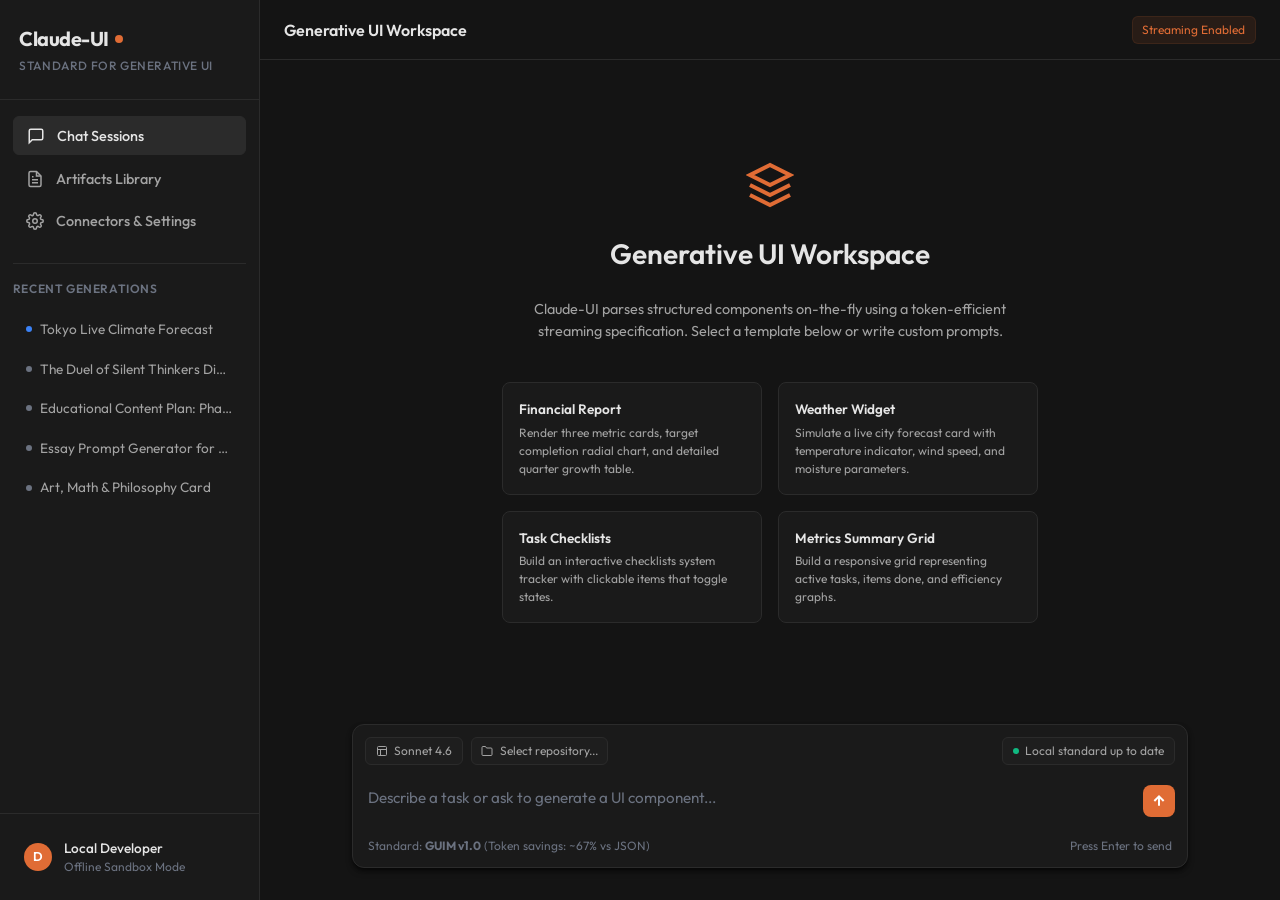
==== index.html @ 94514761 "Add Claude-UI core files and update README Adds the full initial implementation: GUIM parser (parser" ====
<!DOCTYPE html>
<html lang="en">
<head>
  <meta charset="UTF-8">
  <meta name="viewport" content="width=device-width, initial-scale=1.0">
  <title>Claude-UI - Standard for Generative UI</title>
  <meta name="description" content="An open alternative for Generative UI rendering, streaming interfaces, and component schemas.">
  <link rel="stylesheet" href="styles.css">
</head>
<body>

  <div class="app-container">
    
    <!-- Sidebar Navigation -->
    <aside class="sidebar">
      <div class="sidebar-header">
        <div class="brand">
          <h1 class="brand-title">
            Claude-UI
            <span class="brand-dot"></span>
          </h1>
          <span class="brand-subtitle">Standard for Generative UI</span>
        </div>
      </div>
      
      <nav class="sidebar-menu">
        <button class="menu-btn active" data-view="chat">
          <!-- Message Chat Icon -->
          <svg fill="none" stroke="currentColor" stroke-width="2" viewBox="0 0 24 24">
            <path d="M21 15a2 2 0 0 1-2 2H7l-4 4V5a2 2 0 0 1 2-2h14a2 2 0 0 1 2 2z"/>
          </svg>
          Chat Sessions
        </button>
        
        <button class="menu-btn" data-view="artifacts">
          <!-- Document Gallery Icon -->
          <svg fill="none" stroke="currentColor" stroke-width="2" viewBox="0 0 24 24">
            <path d="M14 2H6a2 2 0 0 0-2 2v16a2 2 0 0 0 2 2h12a2 2 0 0 0 2-2V8z"/>
            <polyline points="14 2 14 8 20 8"/>
            <line x1="16" y1="13" x2="8" y2="13"/>
            <line x1="16" y1="17" x2="8" y2="17"/>
            <polyline points="10 9 9 9 8 9"/>
          </svg>
          Artifacts Library
        </button>
        
        <button class="menu-btn" data-view="settings">
          <!-- Settings Icon -->
          <svg fill="none" stroke="currentColor" stroke-width="2" viewBox="0 0 24 24">
            <circle cx="12" cy="12" r="3"/>
            <path d="M19.4 15a1.65 1.65 0 0 0 .33 1.82l.06.06a2 2 0 1 1-2.83 2.83l-.06-.06a1.65 1.65 0 0 0-1.82-.33 1.65 1.65 0 0 0-1 1.51V21a2 2 0 0 1-4 0v-.09A1.65 1.65 0 0 0 9 19.4a1.65 1.65 0 0 0-1.82.33l-.06.06a2 2 0 1 1-2.83-2.83l.06-.06a1.65 1.65 0 0 0 .33-1.82 1.65 1.65 0 0 0-1.51-1H3a2 2 0 0 1 0-4h.09A1.65 1.65 0 0 0 4.6 9a1.65 1.65 0 0 0-.33-1.82l-.06-.06a2 2 0 1 1 2.83-2.83l.06.06a1.65 1.65 0 0 0 1.82.33H9a1.65 1.65 0 0 0 1-1.51V3a2 2 0 0 1 4 0v.09a1.65 1.65 0 0 0 1 1.51 1.65 1.65 0 0 0 1.82-.33l.06-.06a2 2 0 1 1 2.83 2.83l-.06.06a1.65 1.65 0 0 0-.33 1.82V9a1.65 1.65 0 0 0 1.51 1H21a2 2 0 0 1 0 4h-.09a1.65 1.65 0 0 0-1.51 1z"/>
          </svg>
          Connectors & Settings
        </button>
      </nav>
      
      <div class="sidebar-divider"></div>
      
      <div class="sidebar-section-title">Recent Generations</div>
      <div class="sidebar-recents scroller">
        <!-- Rendered dynamically by app.js -->
      </div>
      
      <div class="sidebar-footer">
        <div class="user-profile">
          <div class="user-avatar">D</div>
          <div class="user-info">
            <span class="user-name">Local Developer</span>
            <span class="user-role">Offline Sandbox Mode</span>
          </div>
        </div>
      </div>
    </aside>
    
    <!-- Main Workspace Content Area -->
    <main class="main-content">
      
      <!-- VIEW 1: CHAT DASHBOARD -->
      <section id="chat-view" class="view-panel active">
        <div class="chat-container">
          <div class="chat-header">
            <h2 class="chat-header-title">Generative UI Workspace</h2>
            <div class="chat-header-actions">
              <span class="meta-badge alert-badge">Streaming Enabled</span>
            </div>
          </div>
          
          <div class="chat-messages scroller" id="chat-messages">
            <!-- Welcome screen shown if conversation empty -->
            <div class="welcome-screen">
              <div class="welcome-logo">
                <svg width="48" height="48" viewBox="0 0 24 24" fill="none" stroke="currentColor" stroke-width="2">
                  <path d="M12 2L2 7l10 5 10-5-10-5zM2 17l10 5 10-5M2 12l10 5 10-5"/>
                </svg>
              </div>
              <h3 class="welcome-title">Generative UI Workspace</h3>
              <p style="color: var(--text-secondary); font-size: 0.9rem;">
                Claude-UI parses structured components on-the-fly using a token-efficient streaming specification. Select a template below or write custom prompts.
              </p>
              
              <div class="welcome-suggestions">
                <div class="suggestion-card" onclick="selectSuggestion('Financial report', 'Create a sales and revenue dashboard report')">
                  <h4 class="suggestion-title">Financial Report</h4>
                  <p class="suggestion-desc">Render three metric cards, target completion radial chart, and detailed quarter growth table.</p>
                </div>
                <div class="suggestion-card" onclick="selectSuggestion('Weather Forecast', 'Generate a weather summary layout for Tokyo')">
                  <h4 class="suggestion-title">Weather Widget</h4>
                  <p class="suggestion-desc">Simulate a live city forecast card with temperature indicator, wind speed, and moisture parameters.</p>
                </div>
                <div class="suggestion-card" onclick="selectSuggestion('Project Progress', 'Generate a project checklist for content creation')">
                  <h4 class="suggestion-title">Task Checklists</h4>
                  <p class="suggestion-desc">Build an interactive checklists system tracker with clickable items that toggle states.</p>
                </div>
                <div class="suggestion-card" onclick="selectSuggestion('Metrics Dashboard', 'Build a summary grid with task status metrics')">
                  <h4 class="suggestion-title">Metrics Summary Grid</h4>
                  <p class="suggestion-desc">Build a responsive grid representing active tasks, items done, and efficiency graphs.</p>
                </div>
              </div>
            </div>
          </div>
          
          <div class="chat-input-panel">
            <div class="input-box-wrapper">
              <div class="input-box-meta-bar">
                <div class="meta-badge">
                  <!-- Model badge -->
                  <svg fill="none" stroke="currentColor" stroke-width="2" viewBox="0 0 24 24" style="width:12px; height:12px;"><rect x="3" y="3" width="18" height="18" rx="2" ry="2"/><line x1="9" y1="21" x2="9" y2="9"/><line x1="3" y1="9" x2="21" y2="9"/></svg>
                  Sonnet 4.6
                </div>
                <div class="meta-badge">
                  <!-- Repo badge -->
                  <svg fill="none" stroke="currentColor" stroke-width="2" viewBox="0 0 24 24" style="width:12px; height:12px;"><path d="M22 19a2 2 0 0 1-2 2H4a2 2 0 0 1-2-2V5a2 2 0 0 1 2-2h5l2 3h9a2 2 0 0 1 2 2z"/></svg>
                  Select repository...
                </div>
                <div class="meta-badge" style="margin-left: auto;">
                  <span style="width:6px; height:6px; border-radius:50%; background-color:#10b981; display:inline-block;"></span>
                  Local standard up to date
                </div>
              </div>
              
              <div class="input-row">
                <textarea class="chat-input-field" placeholder="Describe a task or ask to generate a UI component..."></textarea>
                <button class="send-button" title="Send Prompt">
                  <!-- Arrow Up -->
                  <svg viewBox="0 0 24 24" fill="none" stroke="currentColor" stroke-width="3">
                    <line x1="12" y1="19" x2="12" y2="5"/>
                    <polyline points="5 12 12 5 19 12"/>
                  </svg>
                </button>
              </div>
              
              <div class="input-footer-bar">
                <div class="input-model-info">
                  <span>Standard: <strong>GUIM v1.0</strong> (Token savings: ~67% vs JSON)</span>
                </div>
                <span>Press Enter to send</span>
              </div>
            </div>
          </div>
        </div>
      </section>
      
      <!-- VIEW 2: ARTIFACTS GALLERY -->
      <section id="artifacts-view" class="view-panel">
        <div class="artifacts-container">
          <div class="artifacts-header">
            <div class="artifacts-title-area">
              <h2 class="artifacts-title">Artifacts Library</h2>
              <span class="artifacts-subtitle">Browse and export generated interface components</span>
            </div>
            
            <div class="artifacts-search-bar">
              <svg viewBox="0 0 24 24" fill="none" stroke="currentColor" stroke-width="2"><circle cx="11" cy="11" r="8"/><line x1="21" y1="21" x2="16.65" y2="16.65"/></svg>
              <input type="text" class="artifacts-search-input" placeholder="Search artifacts..." oninput="filterArtifacts()">
            </div>
            
            <button class="new-artifact-btn" onclick="switchView('chat')">Create New +</button>
          </div>
          
          <div class="artifacts-grid scroller">
            <!-- Rendered dynamically by app.js -->
          </div>
        </div>
      </section>
      
      <!-- VIEW 3: SETTINGS & SCHEMAS -->
      <section id="settings-view" class="view-panel">
        <div class="settings-container">
          <!-- Internal sidebar settings -->
          <div class="settings-sidebar">
            <h3 class="settings-sidebar-title">Configuration</h3>
            <button class="settings-tab-btn active" data-settings-tab="connectors">
              <svg fill="none" stroke="currentColor" stroke-width="2" viewBox="0 0 24 24"><path d="M10 13a5 5 0 0 0 7.54.54l3-3a5 5 0 0 0-7.07-7.07l-1.72 1.71"/><path d="M14 11a5 5 0 0 0-7.54-.54l-3 3a5 5 0 0 0 7.07 7.07l1.71-1.71"/></svg>
              Connectors
            </button>
            <button class="settings-tab-btn" data-settings-tab="schemas">
              <svg fill="none" stroke="currentColor" stroke-width="2" viewBox="0 0 24 24"><polygon points="12 2 2 7 12 12 22 7 12 2 12 12"/><polyline points="2 17 12 22 22 17"/><polyline points="2 12 12 17 22 12"/></svg>
              Schemas Registry
            </button>
            <button class="settings-tab-btn" data-settings-tab="general">
              <svg fill="none" stroke="currentColor" stroke-width="2" viewBox="0 0 24 24"><rect x="3" y="3" width="18" height="18" rx="2" ry="2"/><line x1="9" y1="3" x2="9" y2="21"/><line x1="15" y1="3" x2="15" y2="21"/></svg>
              General Settings
            </button>
          </div>
          
          <div class="settings-content scroller">
            
            <!-- Tab: Connectors (Matches Slide 1 & 2 design) -->
            <div class="settings-section active" id="settings-connectors">
              <div class="settings-section-header">
                <h3 class="settings-section-title">Connectors</h3>
                <span class="meta-badge">4 Registered</span>
              </div>
              <p style="color: var(--text-secondary); font-size: 0.85rem; margin-bottom: 1rem;">
                Connectors feed contextual API data back into the LLM context. When tools are queried, matching schema properties are loaded automatically.
              </p>
              
              <table class="connectors-table">
                <thead>
                  <tr>
                    <th>Connector</th>
                    <th>Type</th>
                    <th>Status</th>
                  </tr>
                </thead>
                <tbody>
                  <!-- Rendered dynamically by app.js -->
                </tbody>
              </table>
            </div>
            
            <!-- Tab: Schemas -->
            <div class="settings-section" id="settings-schemas">
              <div class="settings-section-header">
                <h3 class="settings-section-title">Component Schemas</h3>
                <span class="meta-badge">JSON-Schema</span>
              </div>
              <p style="color: var(--text-secondary); font-size: 0.85rem; margin-bottom: 1rem;">
                Define Zod / JSON schemas. The schema constraints are automatically bundled into the AI system prompts, ensuring correct parameter generation.
              </p>
              
              <!-- Form to register new schema -->
              <form class="schema-form" id="new-schema-form">
                <h4 style="font-size: 0.9rem; font-weight: 600;">Register Component Schema</h4>
                
                <div class="form-group">
                  <label class="form-label" for="schema-name">Component Name</label>
                  <input type="text" class="form-input" id="schema-name" placeholder="e.g. Sales Funnel Chart" required>
                </div>
                
                <div class="form-group">
                  <label class="form-label" for="schema-desc">Description (System guidelines)</label>
                  <textarea class="form-textarea" id="schema-desc" placeholder="Explain to the AI model when and how this component should be used..." required></textarea>
                </div>
                
                <div class="form-group">
                  <label class="form-label" for="schema-code">Schema structure (JSON/Zod)</label>
                  <textarea class="form-textarea" id="schema-code" style="font-family: var(--font-mono); font-size: 0.75rem;" placeholder='{\n  "label": "string",\n  "percentage": "number"\n}' required></textarea>
                </div>
                
                <button type="submit" class="new-artifact-btn" style="width: max-content; align-self: flex-end;">Save Component Schema</button>
              </form>
              
              <h4 style="font-size: 0.95rem; font-weight: 600; margin-top: 2rem; border-bottom: 1px solid var(--border-color); padding-bottom: 0.5rem;">Registered Component Standards</h4>
              <div class="schema-list-container">
                <!-- Rendered dynamically by app.js -->
              </div>
            </div>
            
            <!-- Tab: General Settings -->
            <div class="settings-section" id="settings-general">
              <div class="settings-section-header">
                <h3 class="settings-section-title">General Configuration</h3>
              </div>
              
              <div style="display:flex; flex-direction:column; gap:1.25rem; margin-top: 0.5rem;">
                <div class="form-group">
                  <label class="form-label">Active Spec Language</label>
                  <select class="form-input" style="background-color: var(--bg-secondary);">
                    <option value="guim">Generative UI Markup (GUIM v1.0)</option>
                    <option value="json">Raw JSON Schemas (standard)</option>
                  </select>
                </div>
                
                <div class="form-group">
                  <label class="form-label">Rendering Mode</label>
                  <select class="form-input" style="background-color: var(--bg-secondary);">
                    <option value="canvas">Web Components Canvas</option>
                    <option value="iframe">Isolated Iframe sandbox</option>
                  </select>
                </div>
                
                <div class="form-group">
                  <label class="form-label">Streaming Response Speed</label>
                  <select class="form-input" style="background-color: var(--bg-secondary);">
                    <option value="15">Normal (15ms delay)</option>
                    <option value="5">Hyper (5ms delay)</option>
                    <option value="0">Instant (No delay)</option>
                  </select>
                </div>
              </div>
            </div>
            
          </div>
        </div>
      </section>
      
      <!-- SLIDING DETAIL INSPECTOR SHEET (PULL-OUT DRAWER) -->
      <aside class="detail-pane" id="artifact-detail-pane">
        <div class="detail-header">
          <h3 class="detail-header-title" id="detail-title">
            Artifact Details
          </h3>
          <button class="detail-close-btn" title="Close inspector">
            <svg style="width: 16px; height: 16px;" fill="none" stroke="currentColor" stroke-width="2.5" viewBox="0 0 24 24">
              <line x1="18" y1="6" x2="6" y2="18"/>
              <line x1="6" y1="6" x2="18" y2="18"/>
            </svg>
          </button>
        </div>
        
        <div class="detail-body">
          <nav class="detail-tabs">
            <button class="detail-tab active" data-detail-tab="preview">Live Canvas</button>
            <button class="detail-tab" data-detail-tab="markup">Raw Markup (GUIM)</button>
            <button class="detail-tab" data-detail-tab="react">React Code</button>
            <button class="detail-tab" data-detail-tab="html">HTML Output</button>
          </nav>
          
          <!-- Tab Panel 1: Live Preview -->
          <div class="detail-tab-content active" id="detail-tab-preview">
            <div class="detail-preview-panel" id="detail-preview-content">
              <!-- Rendered parsed element dynamically -->
            </div>
          </div>
          
          <!-- Tab Panel 2, 3, 4: Code views -->
          <div class="detail-tab-content" id="detail-tab-markup">
            <div class="detail-code-panel">
              <button class="code-copy-btn">Copy</button>
              <pre><code id="detail-code-content" style="white-space: pre-wrap; font-family: var(--font-mono); font-size:0.8rem;"></code></pre>
            </div>
          </div>
          <div class="detail-tab-content" id="detail-tab-react">
            <!-- Shared code pane container target -->
          </div>
          <div class="detail-tab-content" id="detail-tab-html">
            <!-- Shared code pane container target -->
          </div>
        </div>
      </aside>
      
    </main>
  </div>

  <!-- Scripts -->
  <script src="parser.js"></script>
  <script src="app.js"></script>
</body>
</html>
---- styles.css ----
@import url('https://fonts.googleapis.com/css2?family=Outfit:wght@300;400;500;600;700&family=JetBrains+Mono:wght@400;500&display=swap');

/* --- Design Tokens --- */
:root {
  --bg-primary: #141414;      /* Deep dark background */
  --bg-secondary: #1a1a1a;    /* Panel/Sidebar background */
  --bg-tertiary: #222222;     /* Card background */
  --bg-active: #2b2b2b;       /* Active list items/hover state */
  --bg-input: #1e1e1e;        /* Search & input boxes */
  --border-color: #2b2b2b;    /* Clean subtle dividers */
  --border-active: #3b82f6;   /* Sky blue active selector from Slide 1 */
  --border-hover: #404040;
  --text-primary: #e5e5e5;    /* Crisp primary text */
  --text-secondary: #a3a3a3;  /* Informative secondary text */
  --text-muted: #6b7280;      /* Inactive/placeholder text */
  --accent-color: #e06c35;    /* Warm orange accent */
  --accent-hover: #f07d47;
  --accent-bg: rgba(224, 108, 53, 0.1);
  --font-sans: 'Outfit', -apple-system, BlinkMacSystemFont, 'Segoe UI', Roboto, sans-serif;
  --font-mono: 'JetBrains Mono', monospace;
  --shadow-sm: 0 1px 2px 0 rgba(0, 0, 0, 0.5);
  --shadow-md: 0 4px 6px -1px rgba(0, 0, 0, 0.5), 0 2px 4px -1px rgba(0, 0, 0, 0.5);
  --shadow-lg: 0 10px 15px -3px rgba(0, 0, 0, 0.6), 0 4px 6px -2px rgba(0, 0, 0, 0.5);
  --transition-fast: 0.15s cubic-bezier(0.4, 0, 0.2, 1);
  --transition-normal: 0.25s cubic-bezier(0.4, 0, 0.2, 1);
}

/* --- Global Resets & Base Styles --- */
* {
  box-sizing: border-box;
  margin: 0;
  padding: 0;
}

body {
  font-family: var(--font-sans);
  background-color: var(--bg-primary);
  color: var(--text-primary);
  height: 100vh;
  overflow: hidden;
  line-height: 1.5;
  -webkit-font-smoothing: antialiased;
}

input, button, textarea, select {
  font-family: inherit;
  color: inherit;
  background: none;
  border: none;
}

a {
  color: inherit;
  text-decoration: none;
}

/* --- Custom Scrollbar styling --- */
.scroller {
  --scrollbar-thumb: #333333;
  --scrollbar-track: #151515;
  scrollbar-color: var(--scrollbar-thumb) var(--scrollbar-track);
  scrollbar-width: thin;
}

@supports not (scrollbar-color: auto) {
  .scroller::-webkit-scrollbar {
    width: 6px;
    height: 6px;
  }
  .scroller::-webkit-scrollbar-thumb {
    background: var(--scrollbar-thumb);
    border-radius: 4px;
  }
  .scroller::-webkit-scrollbar-track {
    background: var(--scrollbar-track);
  }
}

/* --- Application Layout --- */
.app-container {
  display: flex;
  height: 100vh;
  width: 100vw;
  background-color: var(--bg-primary);
}

/* --- Sidebar Style --- */
.sidebar {
  width: 260px;
  background-color: var(--bg-secondary);
  border-right: 1px solid var(--border-color);
  display: flex;
  flex-direction: column;
  height: 100%;
  flex-shrink: 0;
}

.sidebar-header {
  padding: 1.5rem 1.2rem;
  border-bottom: 1px solid var(--border-color);
}

.brand {
  display: flex;
  flex-direction: column;
  gap: 0.2rem;
}

.brand-title {
  font-size: 1.25rem;
  font-weight: 700;
  letter-spacing: -0.025em;
  color: var(--text-primary);
  display: flex;
  align-items: center;
  gap: 0.4rem;
}

.brand-dot {
  width: 8px;
  height: 8px;
  background-color: var(--accent-color);
  border-radius: 50%;
  display: inline-block;
}

.brand-subtitle {
  font-size: 0.75rem;
  font-weight: 500;
  text-transform: uppercase;
  letter-spacing: 0.05em;
  color: var(--text-muted);
}

.sidebar-menu {
  padding: 1rem 0.8rem;
  display: flex;
  flex-direction: column;
  gap: 0.3rem;
}

.menu-btn {
  display: flex;
  align-items: center;
  gap: 0.75rem;
  padding: 0.6rem 0.8rem;
  border-radius: 6px;
  cursor: pointer;
  font-size: 0.9rem;
  font-weight: 500;
  color: var(--text-secondary);
  transition: var(--transition-fast);
  width: 100%;
  text-align: left;
}

.menu-btn:hover {
  background-color: var(--bg-active);
  color: var(--text-primary);
}

.menu-btn.active {
  background-color: var(--bg-active);
  color: var(--text-primary);
  border: 1px solid var(--border-color);
}

.menu-btn svg {
  width: 18px;
  height: 18px;
  flex-shrink: 0;
}

.sidebar-divider {
  height: 1px;
  background-color: var(--border-color);
  margin: 0.5rem 0.8rem;
}

.sidebar-section-title {
  font-size: 0.75rem;
  font-weight: 600;
  text-transform: uppercase;
  color: var(--text-muted);
  letter-spacing: 0.05em;
  padding: 0.5rem 0.8rem 0.3rem 0.8rem;
}

.sidebar-recents {
  flex-grow: 1;
  overflow-y: auto;
  padding: 0.5rem 0.8rem;
  display: flex;
  flex-direction: column;
  gap: 0.2rem;
}

.recent-item {
  display: flex;
  align-items: center;
  gap: 0.5rem;
  padding: 0.5rem 0.8rem;
  border-radius: 6px;
  cursor: pointer;
  font-size: 0.85rem;
  color: var(--text-secondary);
  transition: var(--transition-fast);
  white-space: nowrap;
  overflow: hidden;
  text-overflow: ellipsis;
}

.recent-item:hover {
  background-color: var(--bg-active);
  color: var(--text-primary);
}

.recent-dot {
  width: 6px;
  height: 6px;
  background-color: var(--text-muted);
  border-radius: 50%;
  flex-shrink: 0;
}

.recent-dot.active {
  background-color: #3b82f6; /* Blue dot from designs */
}

.sidebar-footer {
  padding: 1rem;
  border-top: 1px solid var(--border-color);
}

.user-profile {
  display: flex;
  align-items: center;
  gap: 0.75rem;
  padding: 0.5rem;
  border-radius: 6px;
  cursor: pointer;
  transition: var(--transition-fast);
}

.user-profile:hover {
  background-color: var(--bg-active);
}

.user-avatar {
  width: 28px;
  height: 28px;
  border-radius: 50%;
  background-color: var(--accent-color);
  color: white;
  display: flex;
  align-items: center;
  justify-content: center;
  font-weight: 600;
  font-size: 0.8rem;
}

.user-info {
  display: flex;
  flex-direction: column;
  overflow: hidden;
}

.user-name {
  font-size: 0.85rem;
  font-weight: 500;
  color: var(--text-primary);
  white-space: nowrap;
  overflow: hidden;
  text-overflow: ellipsis;
}

.user-role {
  font-size: 0.75rem;
  color: var(--text-muted);
}

/* --- Main Content Area --- */
.main-content {
  flex-grow: 1;
  display: flex;
  flex-direction: column;
  height: 100%;
  position: relative;
  overflow: hidden;
}

.view-panel {
  display: none;
  width: 100%;
  height: 100%;
  flex-direction: column;
}

.view-panel.active {
  display: flex;
}

/* --- View 1: Chat Dashboard --- */
.chat-container {
  display: flex;
  flex-direction: column;
  height: 100%;
  position: relative;
}

.chat-header {
  height: 60px;
  border-bottom: 1px solid var(--border-color);
  display: flex;
  align-items: center;
  justify-content: space-between;
  padding: 0 1.5rem;
  flex-shrink: 0;
}

.chat-header-title {
  font-size: 1rem;
  font-weight: 600;
}

.chat-header-actions {
  display: flex;
  align-items: center;
  gap: 0.75rem;
}

.chat-messages {
  flex-grow: 1;
  overflow-y: auto;
  padding: 2rem;
  display: flex;
  flex-direction: column;
  gap: 1.5rem;
  max-width: 900px;
  width: 100%;
  margin: 0 auto;
}

/* Chat welcome state */
.welcome-screen {
  display: flex;
  flex-direction: column;
  align-items: center;
  justify-content: center;
  height: 100%;
  max-width: 600px;
  margin: 0 auto;
  text-align: center;
  padding: 2rem;
  gap: 1.5rem;
}

.welcome-logo {
  font-size: 3rem;
  color: var(--accent-color);
  display: flex;
  align-items: center;
  justify-content: center;
  animation: rotateMascot 4s ease infinite;
}

@keyframes rotateMascot {
  0%, 100% { transform: translateY(0); }
  50% { transform: translateY(-8px); }
}

.welcome-title {
  font-size: 1.75rem;
  font-weight: 600;
  color: var(--text-primary);
}

.welcome-suggestions {
  display: grid;
  grid-template-columns: 1fr 1fr;
  gap: 1rem;
  width: 100%;
  margin-top: 1rem;
}

.suggestion-card {
  background-color: var(--bg-secondary);
  border: 1px solid var(--border-color);
  padding: 1rem;
  border-radius: 8px;
  text-align: left;
  cursor: pointer;
  transition: var(--transition-normal);
}

.suggestion-card:hover {
  border-color: var(--accent-color);
  background-color: var(--bg-tertiary);
  transform: translateY(-2px);
}

.suggestion-title {
  font-size: 0.85rem;
  font-weight: 600;
  color: var(--text-primary);
  margin-bottom: 0.25rem;
}

.suggestion-desc {
  font-size: 0.75rem;
  color: var(--text-secondary);
}

/* Chat bubble styling */
.message-bubble {
  display: flex;
  gap: 1rem;
  max-width: 100%;
  animation: fadeIn 0.3s ease;
}

@keyframes fadeIn {
  from { opacity: 0; transform: translateY(8px); }
  to { opacity: 1; transform: translateY(0); }
}

.message-avatar {
  width: 32px;
  height: 32px;
  border-radius: 6px;
  display: flex;
  align-items: center;
  justify-content: center;
  flex-shrink: 0;
  font-weight: 600;
  font-size: 0.85rem;
}

.message-avatar.user {
  background-color: var(--bg-tertiary);
  color: var(--text-secondary);
}

.message-avatar.assistant {
  background-color: var(--accent-bg);
  color: var(--accent-color);
  border: 1px solid var(--accent-color);
}

.message-content-wrapper {
  flex-grow: 1;
  display: flex;
  flex-direction: column;
  gap: 0.5rem;
}

.message-sender {
  font-size: 0.8rem;
  font-weight: 600;
  color: var(--text-secondary);
}

.message-body {
  font-size: 0.95rem;
  color: var(--text-primary);
  word-break: break-word;
}

.message-body p {
  margin-bottom: 0.75rem;
}

.message-body p:last-child {
  margin-bottom: 0;
}

/* UI Card embedding inside Chat */
.embedded-component-container {
  margin-top: 0.75rem;
  border: 1px solid var(--border-color);
  border-radius: 8px;
  overflow: hidden;
  background-color: var(--bg-secondary);
  box-shadow: var(--shadow-sm);
  transition: var(--transition-normal);
}

.embedded-component-container:hover {
  border-color: var(--border-hover);
  box-shadow: var(--shadow-md);
}

.embedded-header {
  padding: 0.6rem 1rem;
  background-color: var(--bg-tertiary);
  border-bottom: 1px solid var(--border-color);
  display: flex;
  align-items: center;
  justify-content: space-between;
}

.embedded-title {
  font-size: 0.8rem;
  font-weight: 600;
  color: var(--text-secondary);
  display: flex;
  align-items: center;
  gap: 0.5rem;
}

.embedded-badge {
  font-size: 0.7rem;
  padding: 0.15rem 0.4rem;
  border-radius: 4px;
  background-color: var(--bg-primary);
  color: var(--accent-color);
  font-family: var(--font-mono);
}

.embedded-view-btn {
  font-size: 0.75rem;
  color: var(--accent-color);
  cursor: pointer;
  font-weight: 500;
}

.embedded-view-btn:hover {
  text-decoration: underline;
}

.embedded-body {
  padding: 1.25rem;
}

/* Bottom Chat Input Panel */
.chat-input-panel {
  padding: 0 2rem 2rem 2rem;
  flex-shrink: 0;
  width: 100%;
  max-width: 900px;
  margin: 0 auto;
}

.input-box-wrapper {
  background-color: var(--bg-secondary);
  border: 1px solid var(--border-color);
  border-radius: 12px;
  padding: 0.75rem;
  display: flex;
  flex-direction: column;
  gap: 0.75rem;
  box-shadow: var(--shadow-md);
  transition: var(--transition-fast);
}

.input-box-wrapper:focus-within {
  border-color: var(--accent-color);
  box-shadow: 0 0 0 2px var(--accent-bg);
}

.input-box-meta-bar {
  display: flex;
  align-items: center;
  gap: 0.5rem;
  flex-wrap: wrap;
}

.meta-badge {
  font-size: 0.75rem;
  padding: 0.25rem 0.6rem;
  border-radius: 6px;
  background-color: var(--bg-input);
  border: 1px solid var(--border-color);
  color: var(--text-secondary);
  display: flex;
  align-items: center;
  gap: 0.4rem;
  cursor: pointer;
  transition: var(--transition-fast);
}

.meta-badge:hover {
  background-color: var(--bg-active);
  color: var(--text-primary);
}

.meta-badge svg {
  width: 12px;
  height: 12px;
}

.meta-badge.alert-badge {
  color: var(--accent-color);
  border-color: var(--accent-bg);
  background-color: var(--accent-bg);
}

.input-row {
  display: flex;
  gap: 0.75rem;
  align-items: flex-end;
}

.chat-input-field {
  flex-grow: 1;
  resize: none;
  height: 48px;
  max-height: 200px;
  padding: 0.6rem 0.2rem;
  background: none;
  border: none;
  font-size: 0.95rem;
  line-height: 1.4;
  color: var(--text-primary);
  scrollbar-width: thin;
}

.chat-input-field:focus {
  outline: none;
}

.chat-input-field::placeholder {
  color: var(--text-muted);
}

.send-button {
  width: 32px;
  height: 32px;
  border-radius: 8px;
  background-color: var(--accent-color);
  color: white;
  display: flex;
  align-items: center;
  justify-content: center;
  cursor: pointer;
  transition: var(--transition-fast);
  flex-shrink: 0;
  margin-bottom: 8px;
}

.send-button:hover {
  background-color: var(--accent-hover);
  transform: scale(1.05);
}

.send-button svg {
  width: 16px;
  height: 16px;
}

.input-footer-bar {
  display: flex;
  align-items: center;
  justify-content: space-between;
  padding: 0 0.2rem;
  font-size: 0.75rem;
  color: var(--text-muted);
}

.input-model-info {
  display: flex;
  align-items: center;
  gap: 0.4rem;
}

/* --- View 2: Artifacts Grid View --- */
.artifacts-container {
  display: flex;
  flex-direction: column;
  height: 100%;
  padding: 2rem;
  overflow-y: auto;
}

.artifacts-header {
  display: flex;
  align-items: center;
  justify-content: space-between;
  margin-bottom: 2rem;
  flex-shrink: 0;
}

.artifacts-title-area {
  display: flex;
  flex-direction: column;
  gap: 0.2rem;
}

.artifacts-title {
  font-size: 1.75rem;
  font-weight: 400;
  letter-spacing: -0.02em;
}

.artifacts-subtitle {
  font-size: 0.85rem;
  color: var(--text-secondary);
}

.artifacts-search-bar {
  display: flex;
  align-items: center;
  gap: 0.75rem;
  background-color: var(--bg-secondary);
  border: 1px solid var(--border-color);
  border-radius: 8px;
  padding: 0.5rem 1rem;
  width: 100%;
  max-width: 400px;
}

.artifacts-search-input {
  flex-grow: 1;
  font-size: 0.9rem;
  background: none;
  border: none;
}

.artifacts-search-input:focus {
  outline: none;
}

.artifacts-search-bar svg {
  color: var(--text-muted);
  width: 16px;
  height: 16px;
}

.new-artifact-btn {
  background-color: var(--text-primary);
  color: var(--bg-primary);
  padding: 0.5rem 1rem;
  border-radius: 6px;
  font-size: 0.85rem;
  font-weight: 600;
  cursor: pointer;
  transition: var(--transition-fast);
}

.new-artifact-btn:hover {
  opacity: 0.9;
}

/* Dog-Ear Document Grid Cards */
.artifacts-grid {
  display: grid;
  grid-template-columns: repeat(auto-fill, minmax(260px, 1fr));
  gap: 1.5rem;
}

.artifact-card {
  position: relative;
  background-color: var(--bg-secondary);
  border: 1px solid var(--border-color);
  border-radius: 8px;
  padding: 1.25rem;
  height: 200px;
  display: flex;
  flex-direction: column;
  cursor: pointer;
  transition: var(--transition-normal);
  overflow: hidden;
  box-shadow: var(--shadow-sm);
  
  /* Create dog-ear shape top-right */
  clip-path: polygon(0 0, calc(100% - 16px) 0, 100% 16px, 100% 100%, 0 100%);
}

.artifact-card::after {
  content: "";
  position: absolute;
  top: 0;
  right: 0;
  width: 16px;
  height: 16px;
  background-color: var(--bg-active);
  border-left: 1px solid var(--border-color);
  border-bottom: 1px solid var(--border-color);
  border-bottom-left-radius: 4px;
}

.artifact-card:hover {
  transform: translateY(-3px);
  border-color: var(--accent-color);
  box-shadow: var(--shadow-md);
}

.artifact-card-title {
  font-size: 0.95rem;
  font-weight: 600;
  color: var(--text-primary);
  margin-bottom: 0.5rem;
  padding-right: 1.5rem;
  white-space: nowrap;
  overflow: hidden;
  text-overflow: ellipsis;
}

.artifact-card-preview {
  flex-grow: 1;
  font-family: var(--font-mono);
  font-size: 0.7rem;
  color: var(--text-muted);
  overflow: hidden;
  margin-bottom: 1rem;
  opacity: 0.6;
  line-height: 1.4;
  mask-image: linear-gradient(to bottom, black 60%, transparent 100%);
  -webkit-mask-image: linear-gradient(to bottom, black 60%, transparent 100%);
}

.artifact-card-footer {
  display: flex;
  align-items: center;
  justify-content: space-between;
  font-size: 0.75rem;
  color: var(--text-muted);
  border-top: 1px solid var(--border-color);
  padding-top: 0.75rem;
  margin-top: auto;
}

.artifact-card-status {
  display: flex;
  align-items: center;
  gap: 0.25rem;
}

/* --- View 3: Settings & Connector Panel --- */
.settings-container {
  display: flex;
  height: 100%;
}

.settings-sidebar {
  width: 200px;
  border-right: 1px solid var(--border-color);
  padding: 1.5rem 1rem;
  display: flex;
  flex-direction: column;
  gap: 0.25rem;
  flex-shrink: 0;
}

.settings-sidebar-title {
  font-size: 0.75rem;
  font-weight: 600;
  text-transform: uppercase;
  color: var(--text-muted);
  letter-spacing: 0.05em;
  padding: 0.5rem;
  margin-bottom: 0.5rem;
}

.settings-tab-btn {
  display: flex;
  align-items: center;
  gap: 0.5rem;
  padding: 0.5rem 0.75rem;
  border-radius: 6px;
  font-size: 0.85rem;
  color: var(--text-secondary);
  cursor: pointer;
  transition: var(--transition-fast);
  text-align: left;
}

.settings-tab-btn:hover {
  background-color: var(--bg-secondary);
  color: var(--text-primary);
}

.settings-tab-btn.active {
  background-color: var(--bg-secondary);
  color: var(--text-primary);
  border: 1.5px solid var(--border-active); /* Blue active border from Slide 1 */
}

.settings-tab-btn svg {
  width: 16px;
  height: 16px;
}

.settings-content {
  flex-grow: 1;
  padding: 2.5rem;
  overflow-y: auto;
}

.settings-section {
  display: none;
  flex-direction: column;
  gap: 1.5rem;
  max-width: 700px;
}

.settings-section.active {
  display: flex;
}

.settings-section-header {
  display: flex;
  align-items: center;
  justify-content: space-between;
  border-bottom: 1px solid var(--border-color);
  padding-bottom: 0.75rem;
  margin-bottom: 0.5rem;
}

.settings-section-title {
  font-size: 1.25rem;
  font-weight: 600;
}

.settings-section-actions {
  display: flex;
  align-items: center;
  gap: 0.5rem;
}

/* Connectors Table (Slide 1/2) */
.connectors-table {
  width: 100%;
  border-collapse: collapse;
  margin-top: 0.5rem;
}

.connectors-table th {
  text-align: left;
  padding: 0.75rem 1rem;
  font-size: 0.8rem;
  font-weight: 600;
  color: var(--text-muted);
  border-bottom: 1px solid var(--border-color);
}

.connectors-table td {
  padding: 1rem;
  font-size: 0.85rem;
  border-bottom: 1px solid var(--border-color);
  vertical-align: middle;
}

.connector-info-cell {
  display: flex;
  align-items: center;
  gap: 0.75rem;
}

.connector-icon {
  width: 24px;
  height: 24px;
  border-radius: 4px;
  background-color: var(--bg-tertiary);
  display: flex;
  align-items: center;
  justify-content: center;
}

.connector-icon svg {
  width: 14px;
  height: 14px;
}

.connector-name {
  font-weight: 500;
  color: var(--text-primary);
}

.btn-connect {
  background-color: var(--bg-tertiary);
  border: 1px solid var(--border-color);
  color: var(--text-primary);
  font-size: 0.75rem;
  padding: 0.35rem 0.75rem;
  border-radius: 4px;
  cursor: pointer;
  font-weight: 600;
  transition: var(--transition-fast);
}

.btn-connect:hover {
  background-color: var(--bg-active);
  border-color: var(--border-hover);
}

.btn-connect.connected {
  background-color: transparent;
  border-color: transparent;
  color: var(--text-secondary);
  cursor: default;
}

/* Schema Form and Registry styling */
.schema-form {
  background-color: var(--bg-secondary);
  border: 1px solid var(--border-color);
  border-radius: 8px;
  padding: 1.5rem;
  display: flex;
  flex-direction: column;
  gap: 1rem;
}

.form-group {
  display: flex;
  flex-direction: column;
  gap: 0.4rem;
}

.form-label {
  font-size: 0.8rem;
  font-weight: 600;
  color: var(--text-secondary);
}

.form-input, .form-textarea {
  background-color: var(--bg-input);
  border: 1px solid var(--border-color);
  border-radius: 6px;
  padding: 0.5rem 0.75rem;
  font-size: 0.9rem;
  color: var(--text-primary);
  width: 100%;
}

.form-input:focus, .form-textarea:focus {
  outline: none;
  border-color: var(--accent-color);
}

.form-textarea {
  resize: vertical;
  min-height: 100px;
}

.schema-list {
  display: flex;
  flex-direction: column;
  gap: 1rem;
  margin-top: 1rem;
}

.schema-list-container {
  display: flex;
  flex-direction: column;
  gap: 1rem;
}

.schema-item {
  background-color: var(--bg-secondary);
  border: 1px solid var(--border-color);
  border-radius: 8px;
  padding: 1rem;
}

.schema-item-header {
  display: flex;
  align-items: center;
  justify-content: space-between;
  margin-bottom: 0.5rem;
}

.schema-item-name {
  font-weight: 600;
  font-size: 0.9rem;
}

.schema-item-actions {
  display: flex;
  gap: 0.5rem;
}

.schema-badge {
  font-family: var(--font-mono);
  font-size: 0.7rem;
  background-color: var(--bg-tertiary);
  padding: 0.1rem 0.4rem;
  border-radius: 4px;
  color: var(--accent-color);
}

.schema-item-desc {
  font-size: 0.8rem;
  color: var(--text-secondary);
  margin-bottom: 0.5rem;
}

.schema-item-code {
  background-color: var(--bg-primary);
  border-radius: 6px;
  padding: 0.75rem;
  font-family: var(--font-mono);
  font-size: 0.75rem;
  overflow-x: auto;
}

/* --- Sliding Detail Viewer sheet --- */
.detail-pane {
  position: absolute;
  top: 0;
  right: -100%;
  width: 600px;
  max-width: 85%;
  height: 100%;
  background-color: var(--bg-secondary);
  border-left: 1px solid var(--border-color);
  z-index: 100;
  display: flex;
  flex-direction: column;
  box-shadow: var(--shadow-lg);
  transition: right 0.3s cubic-bezier(0.4, 0, 0.2, 1);
}

.detail-pane.open {
  right: 0;
}

.detail-header {
  padding: 1rem 1.5rem;
  border-bottom: 1px solid var(--border-color);
  display: flex;
  align-items: center;
  justify-content: space-between;
  flex-shrink: 0;
}

.detail-header-title {
  font-size: 1.1rem;
  font-weight: 600;
  display: flex;
  align-items: center;
  gap: 0.5rem;
}

.detail-close-btn {
  width: 28px;
  height: 28px;
  border-radius: 50%;
  display: flex;
  align-items: center;
  justify-content: center;
  cursor: pointer;
  transition: var(--transition-fast);
}

.detail-close-btn:hover {
  background-color: var(--bg-active);
}

.detail-body {
  flex-grow: 1;
  overflow-y: auto;
  display: flex;
  flex-direction: column;
}

.detail-tabs {
  display: flex;
  border-bottom: 1px solid var(--border-color);
  background-color: var(--bg-primary);
  flex-shrink: 0;
}

.detail-tab {
  padding: 0.75rem 1.5rem;
  font-size: 0.85rem;
  font-weight: 500;
  color: var(--text-secondary);
  cursor: pointer;
  transition: var(--transition-fast);
  border-bottom: 2px solid transparent;
}

.detail-tab:hover {
  color: var(--text-primary);
}

.detail-tab.active {
  color: var(--text-primary);
  border-bottom-color: var(--accent-color);
}

.detail-tab-content {
  display: none;
  flex-grow: 1;
  padding: 1.5rem;
}

.detail-tab-content.active {
  display: flex;
  flex-direction: column;
}

/* Detail Preview area */
.detail-preview-panel {
  background-color: var(--bg-primary);
  border: 1px solid var(--border-color);
  border-radius: 8px;
  padding: 2rem;
  display: flex;
  align-items: center;
  justify-content: center;
  min-height: 300px;
  overflow: auto;
}

/* Detail Code area */
.detail-code-panel {
  background-color: var(--bg-primary);
  border: 1px solid var(--border-color);
  border-radius: 8px;
  padding: 1rem;
  font-family: var(--font-mono);
  font-size: 0.8rem;
  overflow: auto;
  flex-grow: 1;
  position: relative;
}

.code-copy-btn {
  position: absolute;
  top: 0.5rem;
  right: 0.5rem;
  background-color: var(--bg-tertiary);
  border: 1px solid var(--border-color);
  padding: 0.25rem 0.5rem;
  border-radius: 4px;
  font-size: 0.7rem;
  cursor: pointer;
  transition: var(--transition-fast);
}

.code-copy-btn:hover {
  background-color: var(--bg-active);
}

/* --- UI Component Render Styles --- */
/* Renders specific styling for parsed GUI elements */
.gui-card {
  width: 100%;
  background-color: var(--bg-tertiary);
  border: 1px solid var(--border-color);
  border-radius: 8px;
  padding: 1.25rem;
  display: flex;
  flex-direction: column;
  gap: 1rem;
  animation: componentReveal 0.4s ease;
}

@keyframes componentReveal {
  from { opacity: 0; transform: translateY(4px); }
  to { opacity: 1; transform: translateY(0); }
}

.gui-card-header {
  display: flex;
  align-items: center;
  justify-content: space-between;
  border-bottom: 1px solid var(--border-color);
  padding-bottom: 0.5rem;
}

.gui-card-title {
  font-size: 0.95rem;
  font-weight: 600;
  color: var(--text-primary);
}

.gui-grid {
  display: grid;
  gap: 1rem;
  width: 100%;
}

.gui-metric {
  background-color: var(--bg-secondary);
  border: 1px solid var(--border-color);
  border-radius: 6px;
  padding: 1rem;
  display: flex;
  flex-direction: column;
  gap: 0.25rem;
  position: relative;
}

.gui-metric-label {
  font-size: 0.75rem;
  color: var(--text-secondary);
  font-weight: 500;
}

.gui-metric-value {
  font-size: 1.5rem;
  font-weight: 700;
  color: var(--text-primary);
  letter-spacing: -0.02em;
}

.gui-metric-trend {
  position: absolute;
  bottom: 1rem;
  right: 1rem;
  font-size: 0.75rem;
  font-weight: 600;
  padding: 0.1rem 0.4rem;
  border-radius: 4px;
}

.gui-metric-trend.up {
  color: #10b981;
  background-color: rgba(16, 185, 129, 0.1);
}

.gui-metric-trend.down {
  color: #ef4444;
  background-color: rgba(239, 68, 68, 0.1);
}

/* Conic & Bar Charts */
.gui-chart-container {
  display: flex;
  flex-direction: column;
  gap: 0.5rem;
}

.gui-chart-label {
  font-size: 0.8rem;
  font-weight: 500;
  color: var(--text-secondary);
}

.gui-chart-bar-track {
  width: 100%;
  height: 8px;
  background-color: var(--bg-primary);
  border-radius: 4px;
  overflow: hidden;
}

.gui-chart-bar-fill {
  height: 100%;
  background-color: var(--accent-color);
  border-radius: 4px;
  transition: width 0.8s cubic-bezier(0.4, 0, 0.2, 1);
}

.gui-chart-pie {
  width: 120px;
  height: 120px;
  aspect-ratio: 1;
  border-radius: 50%;
  margin: 1rem auto;
  transition: background 0.8s ease;
}

/* Button & interactive components */
.gui-btn {
  padding: 0.5rem 1rem;
  border-radius: 6px;
  font-size: 0.8rem;
  font-weight: 600;
  cursor: pointer;
  transition: var(--transition-fast);
  display: inline-flex;
  align-items: center;
  justify-content: center;
  border: 1px solid transparent;
}

.gui-btn-primary {
  background-color: var(--accent-color);
  color: white;
}

.gui-btn-primary:hover {
  background-color: var(--accent-hover);
}

.gui-btn-secondary {
  background-color: var(--bg-secondary);
  border-color: var(--border-color);
  color: var(--text-primary);
}

.gui-btn-secondary:hover {
  background-color: var(--bg-active);
}

/* Tables */
.gui-table {
  width: 100%;
  border-collapse: collapse;
  font-size: 0.8rem;
}

.gui-table th {
  text-align: left;
  padding: 0.5rem 0.75rem;
  border-bottom: 1px solid var(--border-color);
  color: var(--text-secondary);
  font-weight: 600;
}

.gui-table td {
  padding: 0.6rem 0.75rem;
  border-bottom: 1px solid var(--border-color);
  color: var(--text-primary);
}

/* Task tracker interactive checkbox component */
.gui-task-tracker {
  display: flex;
  flex-direction: column;
  gap: 0.5rem;
}

.gui-task-item {
  display: flex;
  align-items: center;
  gap: 0.5rem;
  font-size: 0.85rem;
  cursor: pointer;
  padding: 0.35rem 0.5rem;
  border-radius: 4px;
  transition: var(--transition-fast);
}

.gui-task-item:hover {
  background-color: var(--bg-secondary);
}

.gui-task-checkbox {
  width: 16px;
  height: 16px;
  border: 1.5px solid var(--text-muted);
  border-radius: 3px;
  display: flex;
  align-items: center;
  justify-content: center;
  transition: var(--transition-fast);
  cursor: pointer;
  color: white;
}

.gui-task-checkbox.checked {
  background-color: var(--accent-color);
  border-color: var(--accent-color);
}

.gui-task-checkbox svg {
  width: 10px;
  height: 10px;
  stroke-width: 3px;
  display: none;
}

.gui-task-checkbox.checked svg {
  display: block;
}

.gui-task-text {
  transition: var(--transition-fast);
}

.gui-task-text.checked {
  text-decoration: line-through;
  color: var(--text-muted);
}

/* Weather Widget Card */
.gui-weather-card {
  display: flex;
  align-items: center;
  justify-content: space-between;
  background: linear-gradient(135deg, var(--bg-secondary) 0%, var(--bg-primary) 100%);
  padding: 1.25rem;
  border-radius: 8px;
  border: 1px solid var(--border-color);
}

.gui-weather-details {
  display: flex;
  flex-direction: column;
  gap: 0.25rem;
}

.gui-weather-city {
  font-size: 1.1rem;
  font-weight: 600;
}

.gui-weather-condition {
  font-size: 0.8rem;
  color: var(--text-secondary);
}

.gui-weather-temp-group {
  display: flex;
  align-items: flex-start;
}

.gui-weather-temp {
  font-size: 2.25rem;
  font-weight: 700;
  line-height: 1;
}

.gui-weather-unit {
  font-size: 1rem;
  font-weight: 500;
  color: var(--accent-color);
}

/* Streaming animations */
.streaming-indicator {
  display: inline-flex;
  align-items: center;
  gap: 0.2rem;
  padding: 0.25rem 0.5rem;
  background-color: var(--bg-secondary);
  border: 1px solid var(--border-color);
  border-radius: 4px;
  font-family: var(--font-mono);
  font-size: 0.7rem;
  color: var(--accent-color);
  animation: pulse 1.5s infinite ease-in-out;
}

@keyframes pulse {
  0%, 100% { opacity: 0.6; }
  50% { opacity: 1; }
}

.streaming-dot {
  width: 4px;
  height: 4px;
  background-color: var(--accent-color);
  border-radius: 50%;
  display: inline-block;
  animation: streamingDot 1.4s infinite both;
}

.streaming-dot:nth-child(2) { animation-delay: 0.2s; }
.streaming-dot:nth-child(3) { animation-delay: 0.4s; }

@keyframes streamingDot {
  0% { opacity: .2; transform: scale(0.8); }
  20% { opacity: 1; transform: scale(1.1); }
  100% { opacity: .2; transform: scale(0.8); }
}

.streaming-code {
  font-family: var(--font-mono);
  font-size: 0.8rem;
  padding: 1rem;
  background-color: var(--bg-primary);
  border-radius: 6px;
  border: 1px solid var(--border-color);
  color: #fbbf24;
  overflow-x: auto;
  max-width: 100%;
}
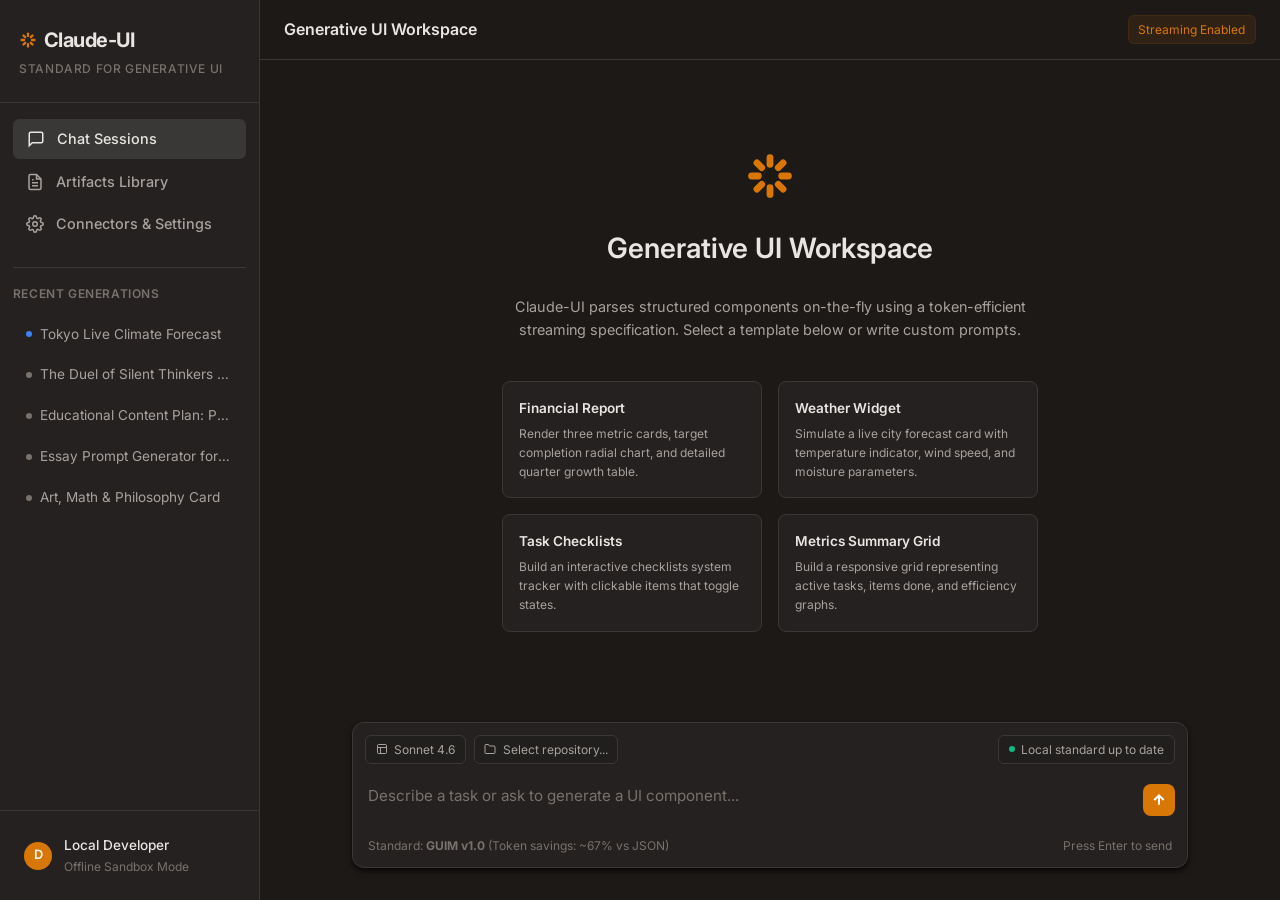
==== commit 9674dc7e: "Apply Claude visual fidelity and add examples page Critical design fixes to align with Claude.ai ref" ====
--- a/index.html
+++ b/index.html
@@ -16,8 +16,19 @@
       <div class="sidebar-header">
         <div class="brand">
           <h1 class="brand-title">
+            <svg viewBox="0 0 100 100" width="18" height="18" fill="currentColor" style="color: var(--accent-color); flex-shrink:0;" aria-hidden="true">
+              <g transform="translate(50,50)">
+                <rect x="-6.5" y="-42" width="13" height="26" rx="6.5" transform="rotate(0)"/>
+                <rect x="-6.5" y="-42" width="13" height="26" rx="6.5" transform="rotate(45)"/>
+                <rect x="-6.5" y="-42" width="13" height="26" rx="6.5" transform="rotate(90)"/>
+                <rect x="-6.5" y="-42" width="13" height="26" rx="6.5" transform="rotate(135)"/>
+                <rect x="-6.5" y="-42" width="13" height="26" rx="6.5" transform="rotate(180)"/>
+                <rect x="-6.5" y="-42" width="13" height="26" rx="6.5" transform="rotate(225)"/>
+                <rect x="-6.5" y="-42" width="13" height="26" rx="6.5" transform="rotate(270)"/>
+                <rect x="-6.5" y="-42" width="13" height="26" rx="6.5" transform="rotate(315)"/>
+              </g>
+            </svg>
             Claude-UI
-            <span class="brand-dot"></span>
           </h1>
           <span class="brand-subtitle">Standard for Generative UI</span>
         </div>
@@ -89,8 +100,17 @@
             <!-- Welcome screen shown if conversation empty -->
             <div class="welcome-screen">
               <div class="welcome-logo">
-                <svg width="48" height="48" viewBox="0 0 24 24" fill="none" stroke="currentColor" stroke-width="2">
-                  <path d="M12 2L2 7l10 5 10-5-10-5zM2 17l10 5 10-5M2 12l10 5 10-5"/>
+                <svg viewBox="0 0 100 100" width="52" height="52" fill="currentColor" aria-hidden="true">
+                  <g transform="translate(50,50)">
+                    <rect x="-6.5" y="-42" width="13" height="26" rx="6.5" transform="rotate(0)"/>
+                    <rect x="-6.5" y="-42" width="13" height="26" rx="6.5" transform="rotate(45)"/>
+                    <rect x="-6.5" y="-42" width="13" height="26" rx="6.5" transform="rotate(90)"/>
+                    <rect x="-6.5" y="-42" width="13" height="26" rx="6.5" transform="rotate(135)"/>
+                    <rect x="-6.5" y="-42" width="13" height="26" rx="6.5" transform="rotate(180)"/>
+                    <rect x="-6.5" y="-42" width="13" height="26" rx="6.5" transform="rotate(225)"/>
+                    <rect x="-6.5" y="-42" width="13" height="26" rx="6.5" transform="rotate(270)"/>
+                    <rect x="-6.5" y="-42" width="13" height="26" rx="6.5" transform="rotate(315)"/>
+                  </g>
                 </svg>
               </div>
               <h3 class="welcome-title">Generative UI Workspace</h3>
--- a/styles.css
+++ b/styles.css
@@ -1,22 +1,22 @@
-@import url('https://fonts.googleapis.com/css2?family=Outfit:wght@300;400;500;600;700&family=JetBrains+Mono:wght@400;500&display=swap');
+@import url('https://fonts.googleapis.com/css2?family=Inter:ital,opsz,wght@0,14..32,300;0,14..32,400;0,14..32,500;0,14..32,600;0,14..32,700&family=JetBrains+Mono:wght@400;500&display=swap');
 
 /* --- Design Tokens --- */
 :root {
-  --bg-primary: #141414;      /* Deep dark background */
-  --bg-secondary: #1a1a1a;    /* Panel/Sidebar background */
-  --bg-tertiary: #222222;     /* Card background */
-  --bg-active: #2b2b2b;       /* Active list items/hover state */
-  --bg-input: #1e1e1e;        /* Search & input boxes */
-  --border-color: #2b2b2b;    /* Clean subtle dividers */
-  --border-active: #3b82f6;   /* Sky blue active selector from Slide 1 */
-  --border-hover: #404040;
-  --text-primary: #e5e5e5;    /* Crisp primary text */
-  --text-secondary: #a3a3a3;  /* Informative secondary text */
-  --text-muted: #6b7280;      /* Inactive/placeholder text */
-  --accent-color: #e06c35;    /* Warm orange accent */
-  --accent-hover: #f07d47;
-  --accent-bg: rgba(224, 108, 53, 0.1);
-  --font-sans: 'Outfit', -apple-system, BlinkMacSystemFont, 'Segoe UI', Roboto, sans-serif;
+  --bg-primary: #1c1917;      /* Warm dark, stone-950 */
+  --bg-secondary: #242120;    /* Warm dark panel */
+  --bg-tertiary: #2e2b29;     /* Card background */
+  --bg-active: #3a3836;       /* Active list items/hover state */
+  --bg-input: #211f1d;        /* Search & input boxes */
+  --border-color: #3a3836;    /* Warm subtle dividers */
+  --border-active: #d97706;   /* Amber active selector */
+  --border-hover: #4a4846;
+  --text-primary: #e8e6e3;    /* Slightly warm white */
+  --text-secondary: #a8a29e;  /* Warm secondary text */
+  --text-muted: #78716c;      /* Warm muted text */
+  --accent-color: #d97706;    /* Amber-600, fiel a Claude */
+  --accent-hover: #f59e0b;
+  --accent-bg: rgba(217, 119, 6, 0.1);
+  --font-sans: 'Inter', ui-sans-serif, -apple-system, BlinkMacSystemFont, 'Segoe UI', sans-serif;
   --font-mono: 'JetBrains Mono', monospace;
   --shadow-sm: 0 1px 2px 0 rgba(0, 0, 0, 0.5);
   --shadow-md: 0 4px 6px -1px rgba(0, 0, 0, 0.5), 0 2px 4px -1px rgba(0, 0, 0, 0.5);
@@ -38,7 +38,7 @@
   color: var(--text-primary);
   height: 100vh;
   overflow: hidden;
-  line-height: 1.5;
+  line-height: 1.6;
   -webkit-font-smoothing: antialiased;
 }
 
@@ -414,7 +414,6 @@
 /* Chat bubble styling */
 .message-bubble {
   display: flex;
-  gap: 1rem;
   max-width: 100%;
   animation: fadeIn 0.3s ease;
 }
@@ -424,46 +423,54 @@
   to { opacity: 1; transform: translateY(0); }
 }
 
-.message-avatar {
-  width: 32px;
-  height: 32px;
-  border-radius: 6px;
+/* User messages: pill right-aligned, sin avatar */
+.message-bubble.user {
+  justify-content: flex-end;
+}
+
+.message-user-pill {
+  max-width: 72%;
+  background-color: var(--bg-tertiary);
+  border: 1px solid var(--border-color);
+  border-radius: 18px 18px 4px 18px;
+  padding: 0.75rem 1.1rem;
+}
+
+/* Assistant messages: logomark izquierda + texto limpio */
+.message-bubble.assistant {
+  align-items: flex-start;
+  gap: 0.875rem;
+}
+
+.message-avatar.assistant {
+  width: 28px;
+  height: 28px;
   display: flex;
   align-items: center;
   justify-content: center;
   flex-shrink: 0;
-  font-weight: 600;
-  font-size: 0.85rem;
-}
-
-.message-avatar.user {
-  background-color: var(--bg-tertiary);
-  color: var(--text-secondary);
-}
-
-.message-avatar.assistant {
-  background-color: var(--accent-bg);
   color: var(--accent-color);
-  border: 1px solid var(--accent-color);
+  margin-top: 2px;
 }
 
 .message-content-wrapper {
-  flex-grow: 1;
+  flex: 1;
   display: flex;
   flex-direction: column;
   gap: 0.5rem;
-}
-
+  min-width: 0;
+}
+
+/* sender label oculto — posición y avatar ya lo comunican */
 .message-sender {
-  font-size: 0.8rem;
-  font-weight: 600;
-  color: var(--text-secondary);
+  display: none;
 }
 
 .message-body {
   font-size: 0.95rem;
   color: var(--text-primary);
   word-break: break-word;
+  line-height: 1.65;
 }
 
 .message-body p {
